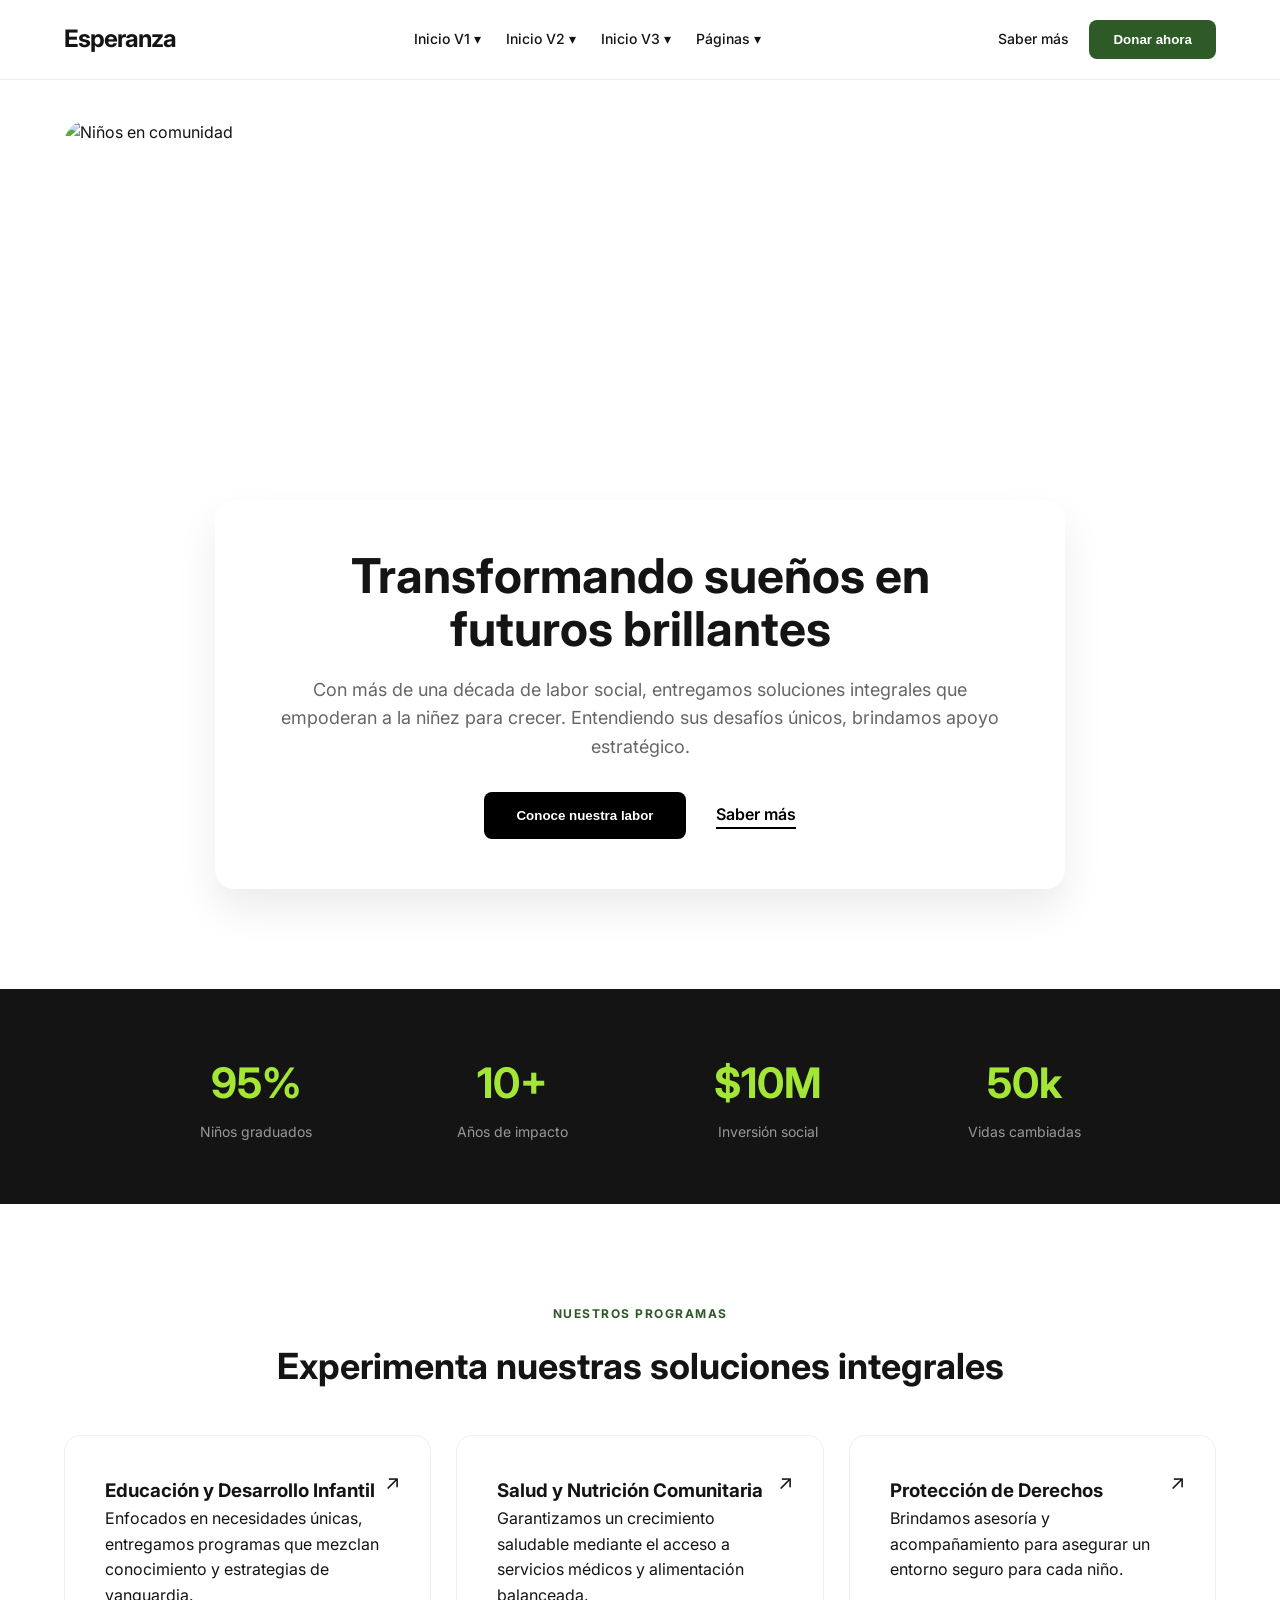
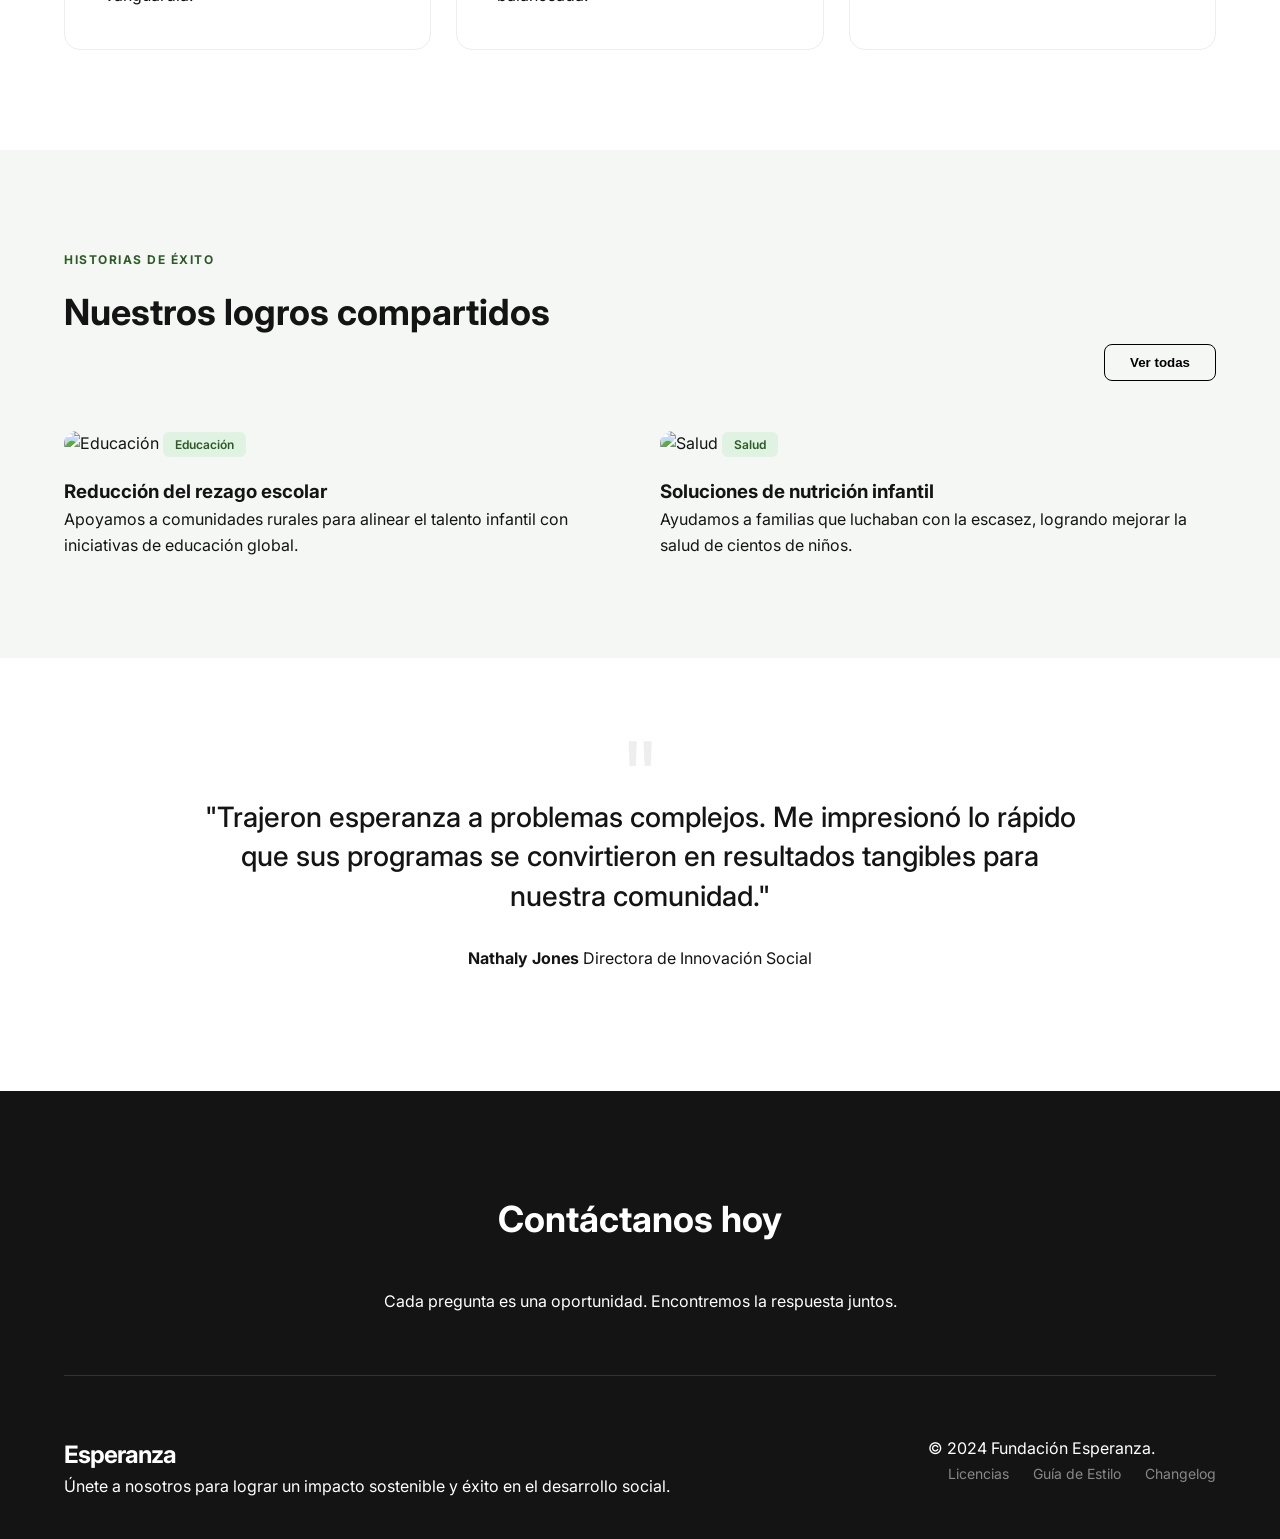
==== index_2.html @ ddbc4c30 "SEGUNDA OPCION" ====
<!DOCTYPE html>
<html lang="es">
<head>
    <meta charset="UTF-8">
    <meta name="viewport" content="width=device-width, initial-scale=1.0">
    <title>Fundación Esperanza - Futuro para la Niñez</title>
    <link rel="stylesheet" href="estilos.css">
    <link href="https://fonts.googleapis.com/css2?family=Inter:wght@400;500;600;700&display=swap" rel="stylesheet">
</head>
<body>

    <header class="navbar">
        <div class="logo">Esperanza</div>
        <nav>
            <ul class="nav-links">
                <li>Inicio V1 ▾</li>
                <li>Inicio V2 ▾</li>
                <li>Inicio V3 ▾</li>
                <li>Páginas ▾</li>
            </ul>
        </nav>
        <div class="nav-right">
            <a href="#" class="btn-text-nav">Saber más</a>
            <button class="btn-primary">Donar ahora</button>
        </div>
    </header>

    <section class="hero-container">
        <div class="hero-image-wrapper">
            <img src="https://images.unsplash.com/photo-1488521787991-ed7bbaae773c?q=80&w=1600" alt="Niños en comunidad">
        </div>
        <div class="hero-floating-card">
            <h1>Transformando sueños en futuros brillantes</h1>
            <p>Con más de una década de labor social, entregamos soluciones integrales que empoderan a la niñez para crecer. Entendiendo sus desafíos únicos, brindamos apoyo estratégico.</p>
            <div class="hero-actions">
                <button class="btn-black">Conoce nuestra labor</button>
                <a href="#" class="btn-text-link">Saber más</a>
            </div>
        </div>
    </section>

    <section class="stats-bar">
        <div class="stat-box">
            <div class="stat-number">95%</div>
            <div class="stat-desc">Niños graduados</div>
        </div>
        <div class="stat-box">
            <div class="stat-number">10+</div>
            <div class="stat-desc">Años de impacto</div>
        </div>
        <div class="stat-box">
            <div class="stat-number">$10M</div>
            <div class="stat-desc">Inversión social</div>
        </div>
        <div class="stat-box">
            <div class="stat-number">50k</div>
            <div class="stat-desc">Vidas cambiadas</div>
        </div>
    </section>

    <section class="services">
        <div class="label">NUESTROS PROGRAMAS</div>
        <h2>Experimenta nuestras soluciones integrales</h2>
        <div class="services-grid">
            <div class="service-card">
                <div class="arrow-icon">↗</div>
                <h3>Educación y Desarrollo Infantil</h3>
                <p>Enfocados en necesidades únicas, entregamos programas que mezclan conocimiento y estrategias de vanguardia.</p>
            </div>
            <div class="service-card">
                <div class="arrow-icon">↗</div>
                <h3>Salud y Nutrición Comunitaria</h3>
                <p>Garantizamos un crecimiento saludable mediante el acceso a servicios médicos y alimentación balanceada.</p>
            </div>
            <div class="service-card">
                <div class="arrow-icon">↗</div>
                <h3>Protección de Derechos</h3>
                <p>Brindamos asesoría y acompañamiento para asegurar un entorno seguro para cada niño.</p>
            </div>
        </div>
    </section>

    <section class="cases">
        <div class="cases-header">
            <div>
                <div class="label">HISTORIAS DE ÉXITO</div>
                <h2>Nuestros logros compartidos</h2>
            </div>
            <button class="btn-outline">Ver todas</button>
        </div>
        <div class="cases-grid">
            <div class="case-item">
                <img src="https://images.unsplash.com/photo-1503454537195-1dcabb73ffb9?q=80&w=800" alt="Educación">
                <span class="badge">Educación</span>
                <h3>Reducción del rezago escolar</h3>
                <p>Apoyamos a comunidades rurales para alinear el talento infantil con iniciativas de educación global.</p>
            </div>
            <div class="case-item">
                <img src="https://images.unsplash.com/photo-1484662020986-75935d2ebc66?q=80&w=800" alt="Salud">
                <span class="badge">Salud</span>
                <h3>Soluciones de nutrición infantil</h3>
                <p>Ayudamos a familias que luchaban con la escasez, logrando mejorar la salud de cientos de niños.</p>
            </div>
        </div>
    </section>

    <section class="testimonial">
        <div class="quote-mark">"</div>
        <blockquote>
            "Trajeron esperanza a problemas complejos. Me impresionó lo rápido que sus programas se convirtieron en resultados tangibles para nuestra comunidad."
        </blockquote>
        <div class="author">
            <strong>Nathaly Jones</strong>
            <span>Directora de Innovación Social</span>
        </div>
    </section>

    <footer>
        <div class="footer-cta">
            <h2>Contáctanos hoy</h2>
            <p>Cada pregunta es una oportunidad. Encontremos la respuesta juntos.</p>
        </div>
        <div class="footer-bottom">
            <div class="footer-info">
                <div class="logo">Esperanza</div>
                <p>Únete a nosotros para lograr un impacto sostenible y éxito en el desarrollo social.</p>
            </div>
            <div class="footer-legal">
                <span>© 2024 Fundación Esperanza.</span>
                <div class="legal-links">
                    <a href="#">Licencias</a>
                    <a href="#">Guía de Estilo</a>
                    <a href="#">Changelog</a>
                </div>
            </div>
        </div>
    </footer>

</body>
</html>
---- estilos.css ----
/* VARIABLES Y RESET */
:root {
    --primary-green: #2d5a27;
    --dark: #141414;
    --white: #ffffff;
    --gray: #666;
    --light-gray: #f5f7f5;
}

* {
    box-sizing: border-box;
    margin: 0;
    padding: 0;
}

body {
    font-family: 'Inter', sans-serif;
    color: var(--dark);
    line-height: 1.6;
    background-color: var(--white);
}

/* NAVEGACIÓN */
.navbar {
    display: flex;
    justify-content: space-between;
    align-items: center;
    padding: 20px 5%;
    background: var(--white);
    border-bottom: 1px solid #eee;
    position: sticky;
    top: 0;
    z-index: 1000;
}

.logo { font-size: 24px; font-weight: 700; letter-spacing: -1px; }

.nav-links {
    display: flex;
    list-style: none;
    gap: 25px;
    font-size: 14px;
    font-weight: 500;
    cursor: pointer;
}

.nav-right { display: flex; align-items: center; gap: 20px; }

.btn-text-nav { text-decoration: none; color: var(--dark); font-size: 14px; font-weight: 500; }

.btn-primary {
    background: var(--primary-green);
    color: var(--white);
    border: none;
    padding: 12px 24px;
    border-radius: 8px;
    font-weight: 600;
    cursor: pointer;
}

/* HERO SECTION (ESTILO PDF) */
.hero-container {
    display: flex;
    flex-direction: column;
    align-items: center;
    padding: 40px 5% 100px 5%;
}

.hero-image-wrapper {
    width: 100%;
    max-width: 1200px;
    height: 500px;
    overflow: hidden;
    border-radius: 24px;
}

.hero-image-wrapper img {
    width: 100%;
    height: 100%;
    object-fit: cover;
}

.hero-floating-card {
    background: var(--white);
    padding: 50px 60px;
    border-radius: 20px;
    max-width: 850px;
    text-align: center;
    margin-top: -120px; /* SUPERPOSICIÓN IGUAL AL PDF */
    box-shadow: 0 20px 40px rgba(0,0,0,0.08);
    position: relative;
    z-index: 10;
}

.hero-floating-card h1 { font-size: 48px; line-height: 1.1; margin-bottom: 20px; }
.hero-floating-card p { font-size: 18px; color: var(--gray); margin-bottom: 30px; }

.hero-actions { display: flex; justify-content: center; align-items: center; gap: 30px; }

.btn-black {
    background: #000;
    color: #fff;
    padding: 16px 32px;
    border-radius: 8px;
    border: none;
    font-weight: 600;
    cursor: pointer;
}

.btn-text-link {
    color: #000;
    font-weight: 600;
    text-decoration: none;
    border-bottom: 2px solid #000;
}

/* ESTADÍSTICAS */
.stats-bar {
    background: var(--dark);
    color: var(--white);
    display: grid;
    grid-template-columns: repeat(4, 1fr);
    padding: 60px 10%;
    text-align: center;
}

.stat-number { font-size: 42px; font-weight: 700; color: #a3e635; margin-bottom: 5px; }
.stat-desc { font-size: 14px; color: #999; }

/* SERVICIOS / PROGRAMAS */
.services { padding: 100px 5%; text-align: center; }
.label { color: var(--primary-green); font-weight: 700; font-size: 12px; letter-spacing: 1.5px; margin-bottom: 15px; display: block; }
h2 { font-size: 36px; margin-bottom: 40px; }

.services-grid {
    display: grid;
    grid-template-columns: repeat(3, 1fr);
    gap: 25px;
}

.service-card {
    padding: 40px;
    border: 1px solid #eee;
    border-radius: 16px;
    text-align: left;
    position: relative;
}

.arrow-icon { position: absolute; top: 30px; right: 30px; font-size: 20px; }

/* CASOS DE ÉXITO */
.cases { padding: 100px 5%; background: var(--light-gray); }
.cases-header { display: flex; justify-content: space-between; align-items: flex-end; margin-bottom: 50px; }
.cases-grid { display: grid; grid-template-columns: 1fr 1fr; gap: 40px; }
.case-item img { width: 100%; border-radius: 20px; height: 350px; object-fit: cover; margin-bottom: 20px; }
.badge { background: #e0f2e1; color: var(--primary-green); padding: 5px 12px; border-radius: 6px; font-size: 12px; font-weight: 600; }

/* TESTIMONIAL */
.testimonial { padding: 120px 15%; text-align: center; }
.quote-mark { font-size: 100px; color: #eee; line-height: 0; margin-bottom: 20px; }
blockquote { font-size: 28px; font-weight: 500; line-height: 1.4; margin-bottom: 30px; }

/* FOOTER */
footer { background: var(--dark); color: var(--white); padding: 100px 5% 40px; }
.footer-cta { text-align: center; border-bottom: 1px solid #333; padding-bottom: 60px; }
.footer-bottom { display: flex; justify-content: space-between; margin-top: 60px; align-items: flex-start; }
.legal-links a { color: #888; text-decoration: none; margin-left: 20px; font-size: 14px; }

.btn-outline {
    background: transparent;
    border: 1px solid #000;
    padding: 10px 25px;
    border-radius: 8px;
    cursor: pointer;
    font-weight: 600;
}

/* RESPONSIVE */
@media (max-width: 768px) {
    .stats-bar, .services-grid, .cases-grid, .footer-bottom { grid-template-columns: 1fr; }
    .nav-links { display: none; }
    .hero-floating-card h1 { font-size: 32px; }
    .hero-floating-card { margin-top: -60px; padding: 30px; }
}
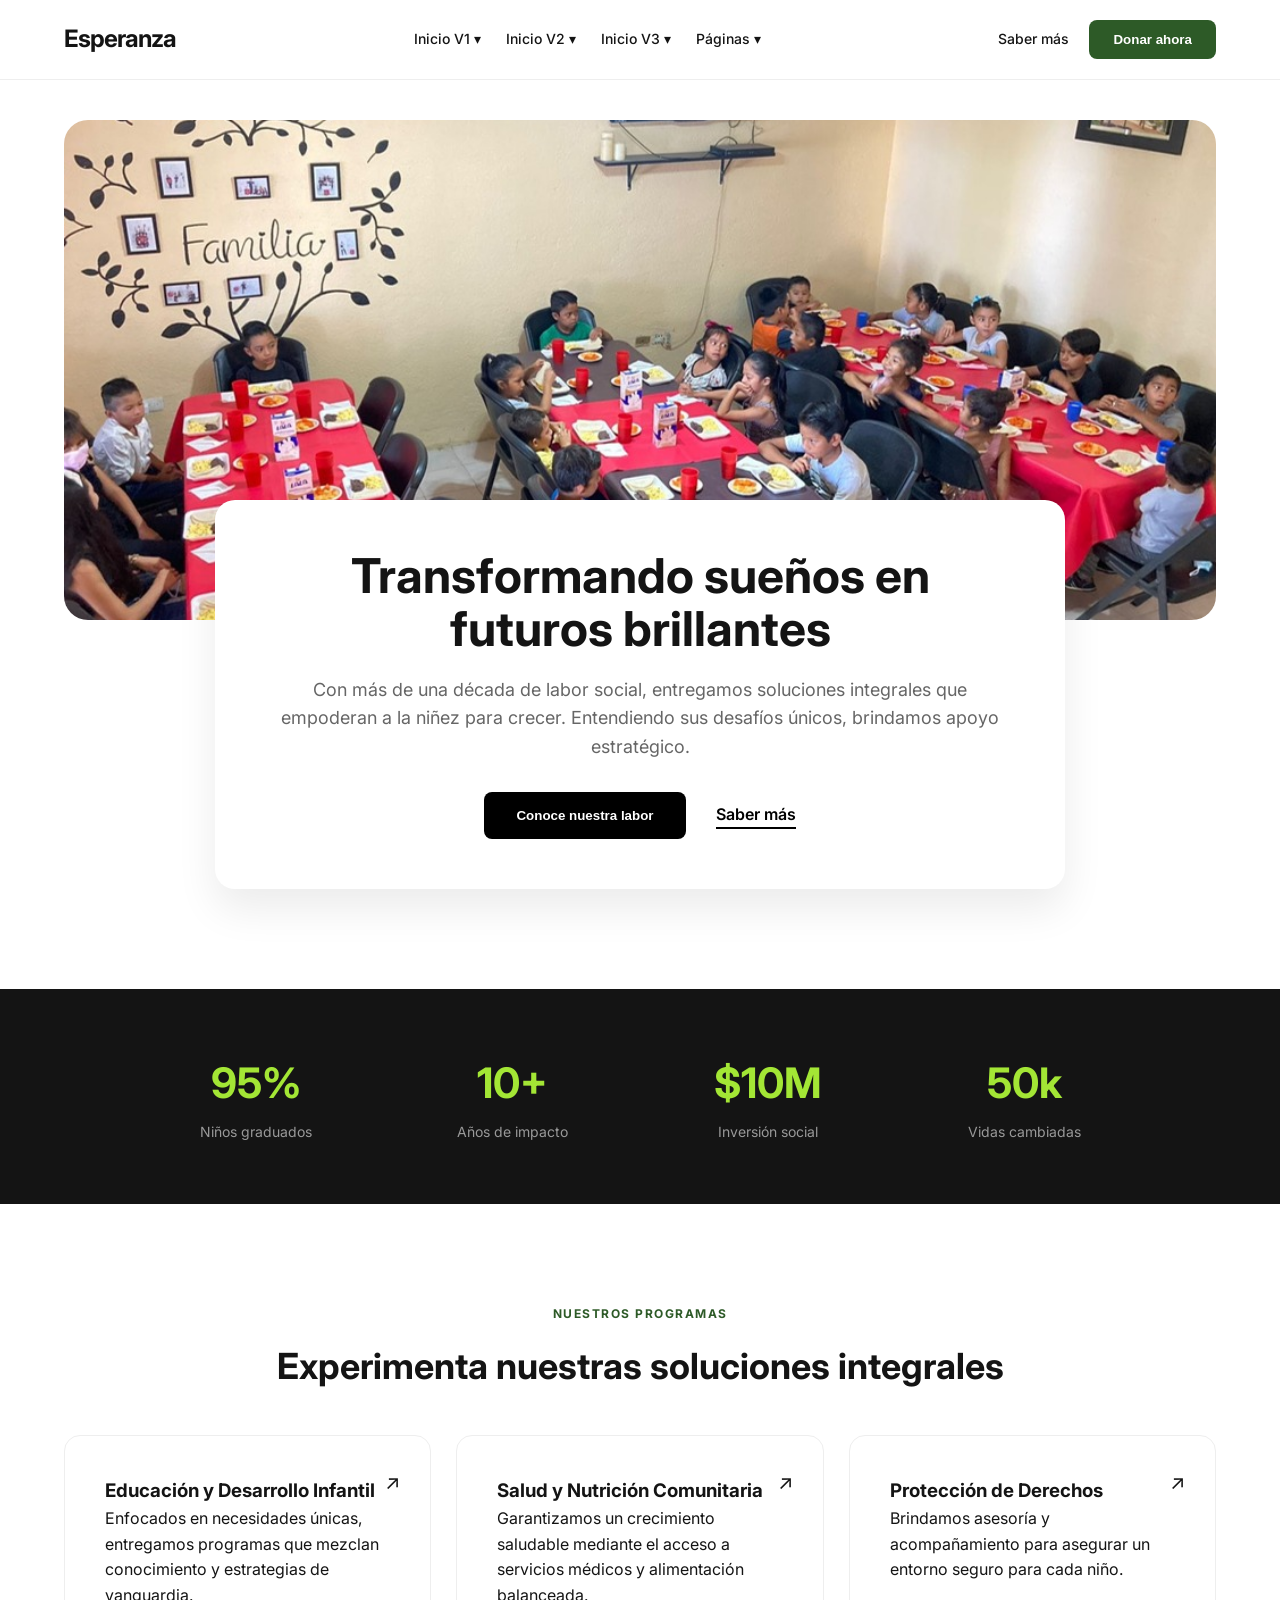
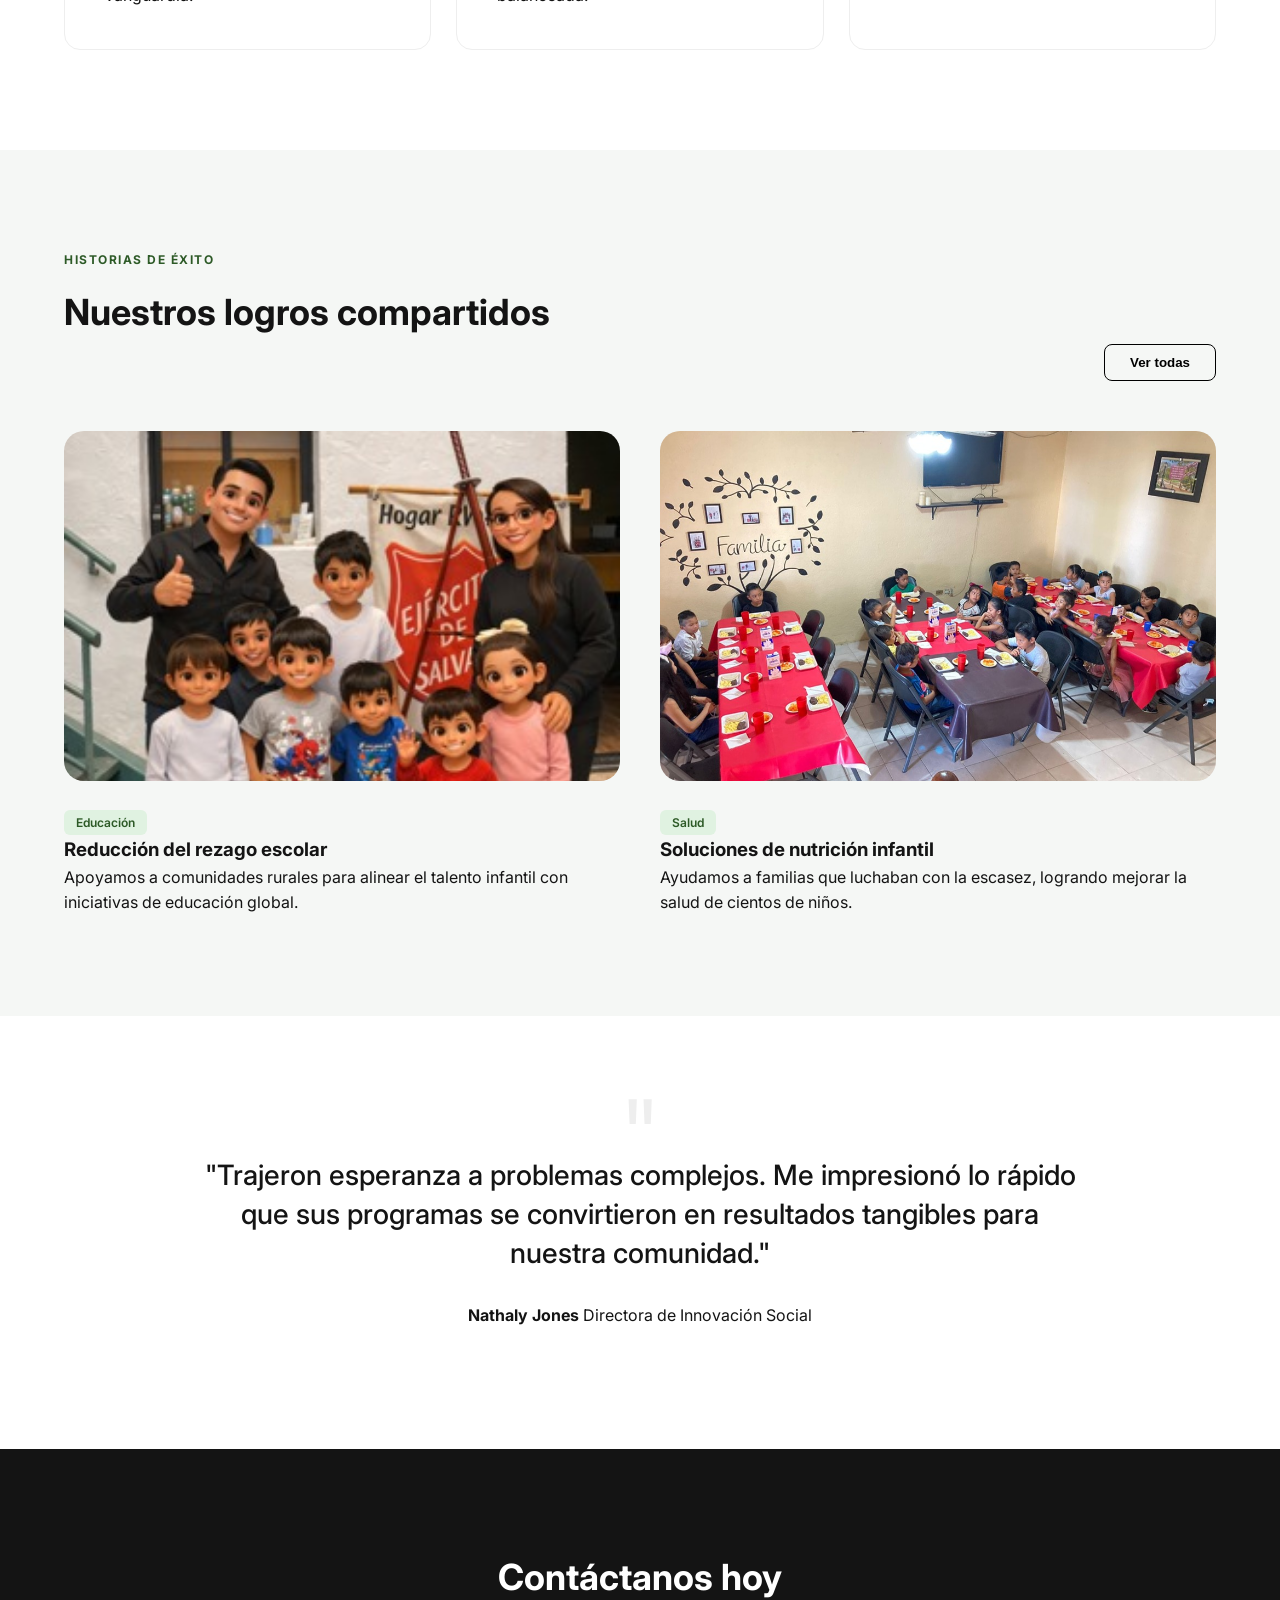
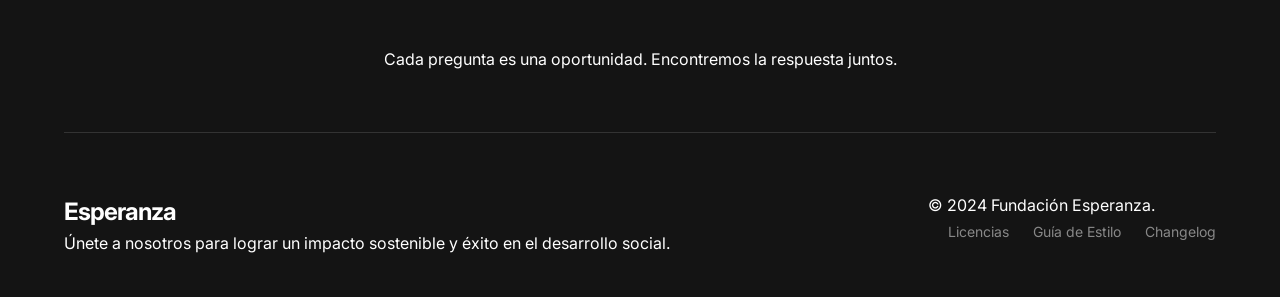
==== commit 84cba41c: "SEGUNDA" ====
--- a/index_2.html
+++ b/index_2.html
@@ -27,7 +27,7 @@
 
     <section class="hero-container">
         <div class="hero-image-wrapper">
-            <img src="https://images.unsplash.com/photo-1488521787991-ed7bbaae773c?q=80&w=1600" alt="Niños en comunidad">
+            <img src="img/IMG_1.jpeg" alt="Niños en comunidad">
         </div>
         <div class="hero-floating-card">
             <h1>Transformando sueños en futuros brillantes</h1>
@@ -90,13 +90,13 @@
         </div>
         <div class="cases-grid">
             <div class="case-item">
-                <img src="https://images.unsplash.com/photo-1503454537195-1dcabb73ffb9?q=80&w=800" alt="Educación">
+                <img src="img/IMG_4.jpeg" alt="Educación">
                 <span class="badge">Educación</span>
                 <h3>Reducción del rezago escolar</h3>
                 <p>Apoyamos a comunidades rurales para alinear el talento infantil con iniciativas de educación global.</p>
             </div>
             <div class="case-item">
-                <img src="https://images.unsplash.com/photo-1484662020986-75935d2ebc66?q=80&w=800" alt="Salud">
+                <img src="img/IMG_1.jpeg" alt="Salud">
                 <span class="badge">Salud</span>
                 <h3>Soluciones de nutrición infantil</h3>
                 <p>Ayudamos a familias que luchaban con la escasez, logrando mejorar la salud de cientos de niños.</p>
